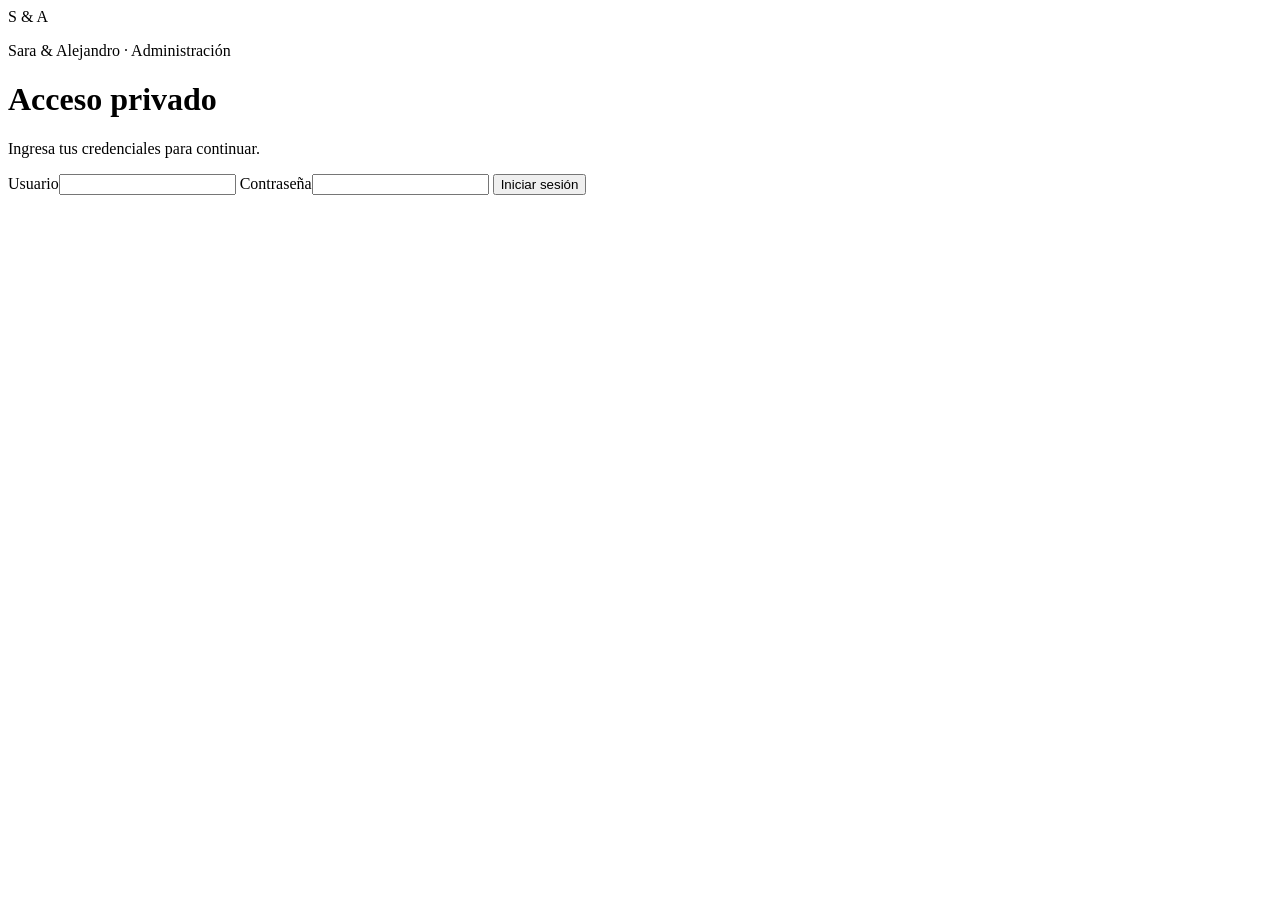
==== admin-login.html @ cfd09bfa "Primera version invitacion Sara y Alejandro" ====
<!doctype html>
<html lang="es"><head><meta charset="utf-8"><meta name="viewport" content="width=device-width,initial-scale=1">
<title>Acceso privado</title><link rel="stylesheet" href="/assets/admin.css"></head>
<body class="admin-body"><main class="login-card">
<div class="login-mark">S <span>&</span> A</div><p class="eyebrow">Sara & Alejandro · Administración</p>
<h1>Acceso privado</h1><p class="muted">Ingresa tus credenciales para continuar.</p>
<form id="login-form">
<label for="username">Usuario</label><input id="username" autocomplete="username" required>
<label for="password">Contraseña</label><input id="password" type="password" autocomplete="current-password" required>
<button type="submit" id="login-button">Iniciar sesión</button><p id="login-error" class="error" role="alert"></p>
</form></main>
<script>
const form=document.getElementById('login-form');
form.addEventListener('submit',async e=>{
 e.preventDefault(); const b=document.getElementById('login-button'), err=document.getElementById('login-error');
 b.disabled=true;b.textContent='Verificando...';err.textContent='';
 try{
  const r=await fetch('/api/admin/login',{method:'POST',headers:{'Content-Type':'application/json'},body:JSON.stringify({username:document.getElementById('username').value,password:document.getElementById('password').value})});
  const d=await r.json();if(!r.ok)throw new Error(d.detail||'No fue posible iniciar sesión.');
  location.replace('/admin');
 }catch(x){err.textContent=x.message;b.disabled=false;b.textContent='Iniciar sesión';}
});
</script></body></html>
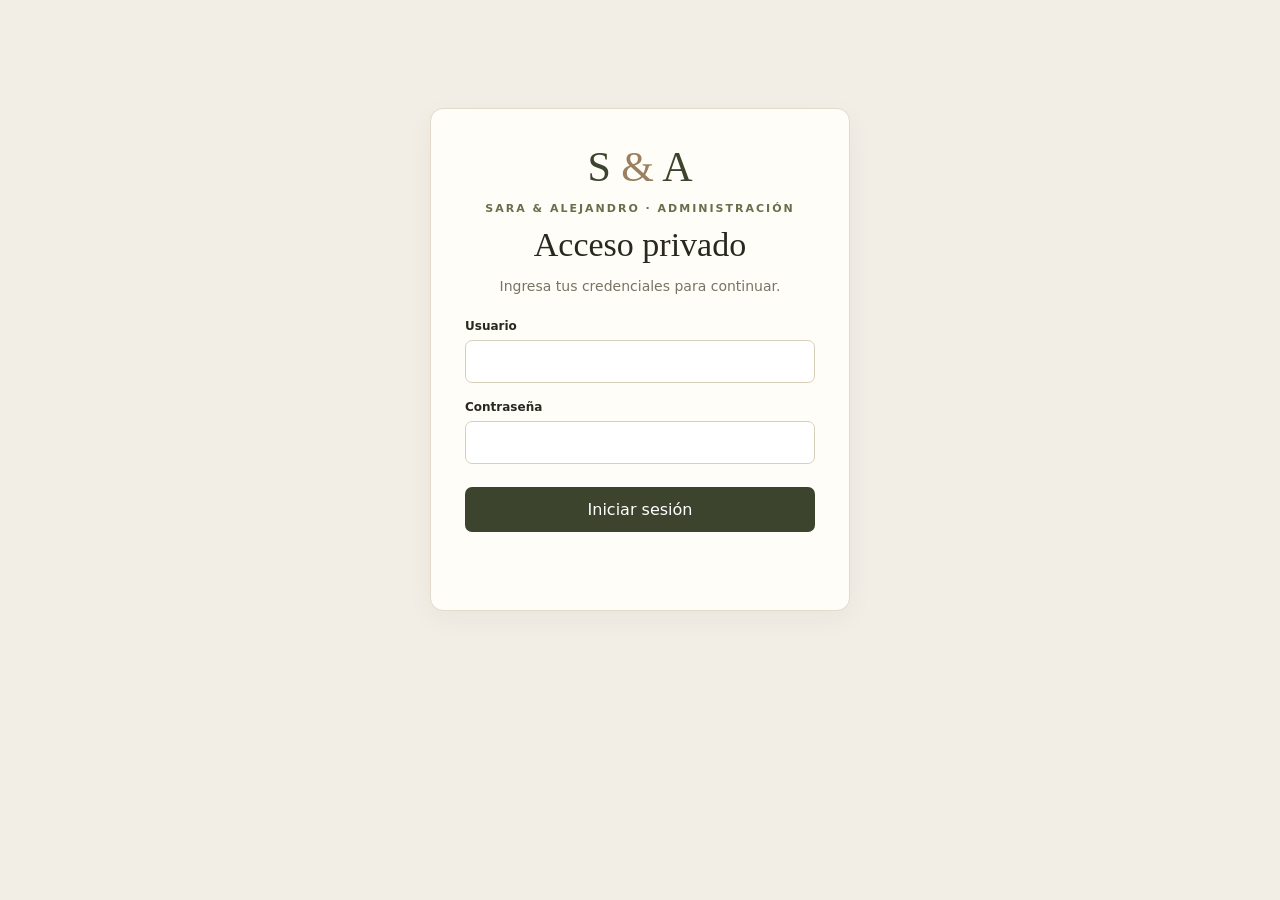
==== commit 566f5ba3: "Refactor admin login HTML structure and script" ====
--- a/admin-login.html
+++ b/admin-login.html
@@ -1,23 +1,103 @@
+
 <!doctype html>
-<html lang="es"><head><meta charset="utf-8"><meta name="viewport" content="width=device-width,initial-scale=1">
-<title>Acceso privado</title><link rel="stylesheet" href="/assets/admin.css"></head>
-<body class="admin-body"><main class="login-card">
-<div class="login-mark">S <span>&</span> A</div><p class="eyebrow">Sara & Alejandro · Administración</p>
-<h1>Acceso privado</h1><p class="muted">Ingresa tus credenciales para continuar.</p>
-<form id="login-form">
-<label for="username">Usuario</label><input id="username" autocomplete="username" required>
-<label for="password">Contraseña</label><input id="password" type="password" autocomplete="current-password" required>
-<button type="submit" id="login-button">Iniciar sesión</button><p id="login-error" class="error" role="alert"></p>
-</form></main>
-<script>
-const form=document.getElementById('login-form');
-form.addEventListener('submit',async e=>{
- e.preventDefault(); const b=document.getElementById('login-button'), err=document.getElementById('login-error');
- b.disabled=true;b.textContent='Verificando...';err.textContent='';
- try{
-  const r=await fetch('/api/admin/login',{method:'POST',headers:{'Content-Type':'application/json'},body:JSON.stringify({username:document.getElementById('username').value,password:document.getElementById('password').value})});
-  const d=await r.json();if(!r.ok)throw new Error(d.detail||'No fue posible iniciar sesión.');
-  location.replace('/admin');
- }catch(x){err.textContent=x.message;b.disabled=false;b.textContent='Iniciar sesión';}
-});
-</script></body></html>+<html lang="es">
+<head>
+  <meta charset="utf-8">
+  <meta name="viewport" content="width=device-width, initial-scale=1">
+
+  <title>Acceso privado | Sara & Alejandro</title>
+
+  <!-- Estilos del panel de administración -->
+  <link rel="stylesheet" href="/admin.css">
+</head>
+
+<body class="admin-body">
+
+  <main class="login-card">
+
+    <div class="login-mark">S <span>&</span> A</div>
+
+    <p class="eyebrow">Sara & Alejandro · Administración</p>
+
+    <h1>Acceso privado</h1>
+
+    <p class="muted">
+      Ingresa tus credenciales para continuar.
+    </p>
+
+    <form id="login-form">
+
+      <label for="username">Usuario</label>
+      <input
+        id="username"
+        name="username"
+        type="text"
+        autocomplete="username"
+        required
+      >
+
+      <label for="password">Contraseña</label>
+      <input
+        id="password"
+        name="password"
+        type="password"
+        autocomplete="current-password"
+        required
+      >
+
+      <button type="submit" id="login-button">
+        Iniciar sesión
+      </button>
+
+      <p id="login-error" class="error" role="alert"></p>
+
+    </form>
+
+  </main>
+
+  <script>
+    const form = document.getElementById('login-form');
+
+    form.addEventListener('submit', async (e) => {
+      e.preventDefault();
+
+      const button = document.getElementById('login-button');
+      const error = document.getElementById('login-error');
+
+      button.disabled = true;
+      button.textContent = 'Verificando...';
+      error.textContent = '';
+
+      try {
+        const response = await fetch('/api/admin/login', {
+          method: 'POST',
+          headers: {
+            'Content-Type': 'application/json'
+          },
+          body: JSON.stringify({
+            username: document.getElementById('username').value,
+            password: document.getElementById('password').value
+          })
+        });
+
+        const data = await response.json();
+
+        if (!response.ok) {
+          throw new Error(
+            data.detail || 'No fue posible iniciar sesión.'
+          );
+        }
+
+        location.replace('/admin');
+
+      } catch (err) {
+        error.textContent = err.message;
+
+        button.disabled = false;
+        button.textContent = 'Iniciar sesión';
+      }
+    });
+  </script>
+
+</body>
+</html>
--- a/admin.css
+++ b/admin.css
@@ -0,0 +1 @@
+*{box-sizing:border-box}body{margin:0;font-family:Inter,system-ui,-apple-system,"Segoe UI",sans-serif;color:#29281f;background:#f2eee6}.admin-body{min-height:100vh;padding:36px 20px}.dashboard{max-width:1180px;margin:0 auto}.dash-header{display:flex;justify-content:space-between;align-items:center;gap:20px;margin-bottom:28px}.eyebrow{font-size:11px;letter-spacing:2px;text-transform:uppercase;color:#68704a;font-weight:700}.dash-header h1,.login-card h1{font-family:Georgia,serif;font-weight:400;font-size:clamp(30px,5vw,46px);margin:7px 0}.muted{color:#777365;font-size:14px}.btn-outline,.btn-primary,button{font:inherit;cursor:pointer}.btn-outline{border:1px solid #68704a;background:transparent;color:#3c442d;border-radius:8px;padding:11px 16px}.stats{display:grid;grid-template-columns:repeat(4,1fr);gap:15px;margin:25px 0}.stat,.table-card,.login-card{background:#fffdf8;border:1px solid #e3dac9;border-radius:13px;box-shadow:0 8px 28px #342c1b0b}.stat{padding:20px}.stat span{display:block;color:#777365;font-size:13px}.stat strong{display:block;font-size:34px;font-weight:600;margin-top:8px;color:#3c442d}.table-card{padding:22px}.table-heading{display:flex;justify-content:space-between;align-items:center;gap:20px;margin-bottom:18px}.table-heading h2{font-family:Georgia,serif;font-weight:400;font-size:27px;margin:0}.table-heading p{margin:6px 0}.tools{display:flex;gap:10px;align-items:center}.tools input,.login-card input{padding:11px 13px;border:1px solid #d9cfbd;border-radius:7px;background:white;font:inherit;min-width:210px}.btn-primary{display:inline-block;text-decoration:none;background:#3c442d;color:white;padding:11px 14px;border-radius:7px;font-size:14px}.table-wrap{overflow-x:auto}table{width:100%;border-collapse:collapse;text-align:left;font-size:13px}th{font-size:11px;text-transform:uppercase;letter-spacing:.7px;color:#777365;background:#f6f2e9}th,td{padding:13px 11px;border-bottom:1px solid #eee8dd;vertical-align:top}td{max-width:280px}.guest-name{font-weight:650}.message{white-space:pre-wrap;min-width:150px}.status{display:inline-block;padding:5px 9px;border-radius:20px;font-size:11px;white-space:nowrap}.status.yes{background:#e6efdf;color:#3d6332}.status.no{background:#f5e6e3;color:#8b4037}.delete{border:0;background:none;color:#9a443a;font-size:12px;text-decoration:underline}.notice,.error{color:#a13d34}.login-card{width:min(100%,420px);margin:8vh auto;padding:34px}.login-mark{text-align:center;font-family:Georgia,serif;font-size:42px;color:#3c442d}.login-mark span{color:#9a8060}.login-card .eyebrow{text-align:center}.login-card h1{text-align:center;font-size:34px}.login-card .muted{text-align:center;margin-bottom:25px}.login-card label{display:block;font-size:12px;font-weight:650;margin:17px 0 7px}.login-card input{width:100%}.login-card button{width:100%;margin-top:23px;padding:13px;border:0;border-radius:7px;background:#3c442d;color:white}.login-card button:disabled{opacity:.6}.error{font-size:13px;min-height:18px}.rsvp-success h3{font:36px Georgia,serif;color:#3c442d}@media(max-width:800px){.stats{grid-template-columns:repeat(2,1fr)}.table-heading{align-items:flex-start;flex-direction:column}.tools{width:100%;flex-wrap:wrap}.tools input{flex:1;min-width:160px}}@media(max-width:520px){.admin-body{padding:20px 12px}.dash-header{align-items:flex-start}.dash-header h1{font-size:31px}.stats{gap:9px}.stat{padding:14px}.stat strong{font-size:28px}.table-card{padding:14px}.btn-outline{padding:9px 11px;font-size:12px}}
